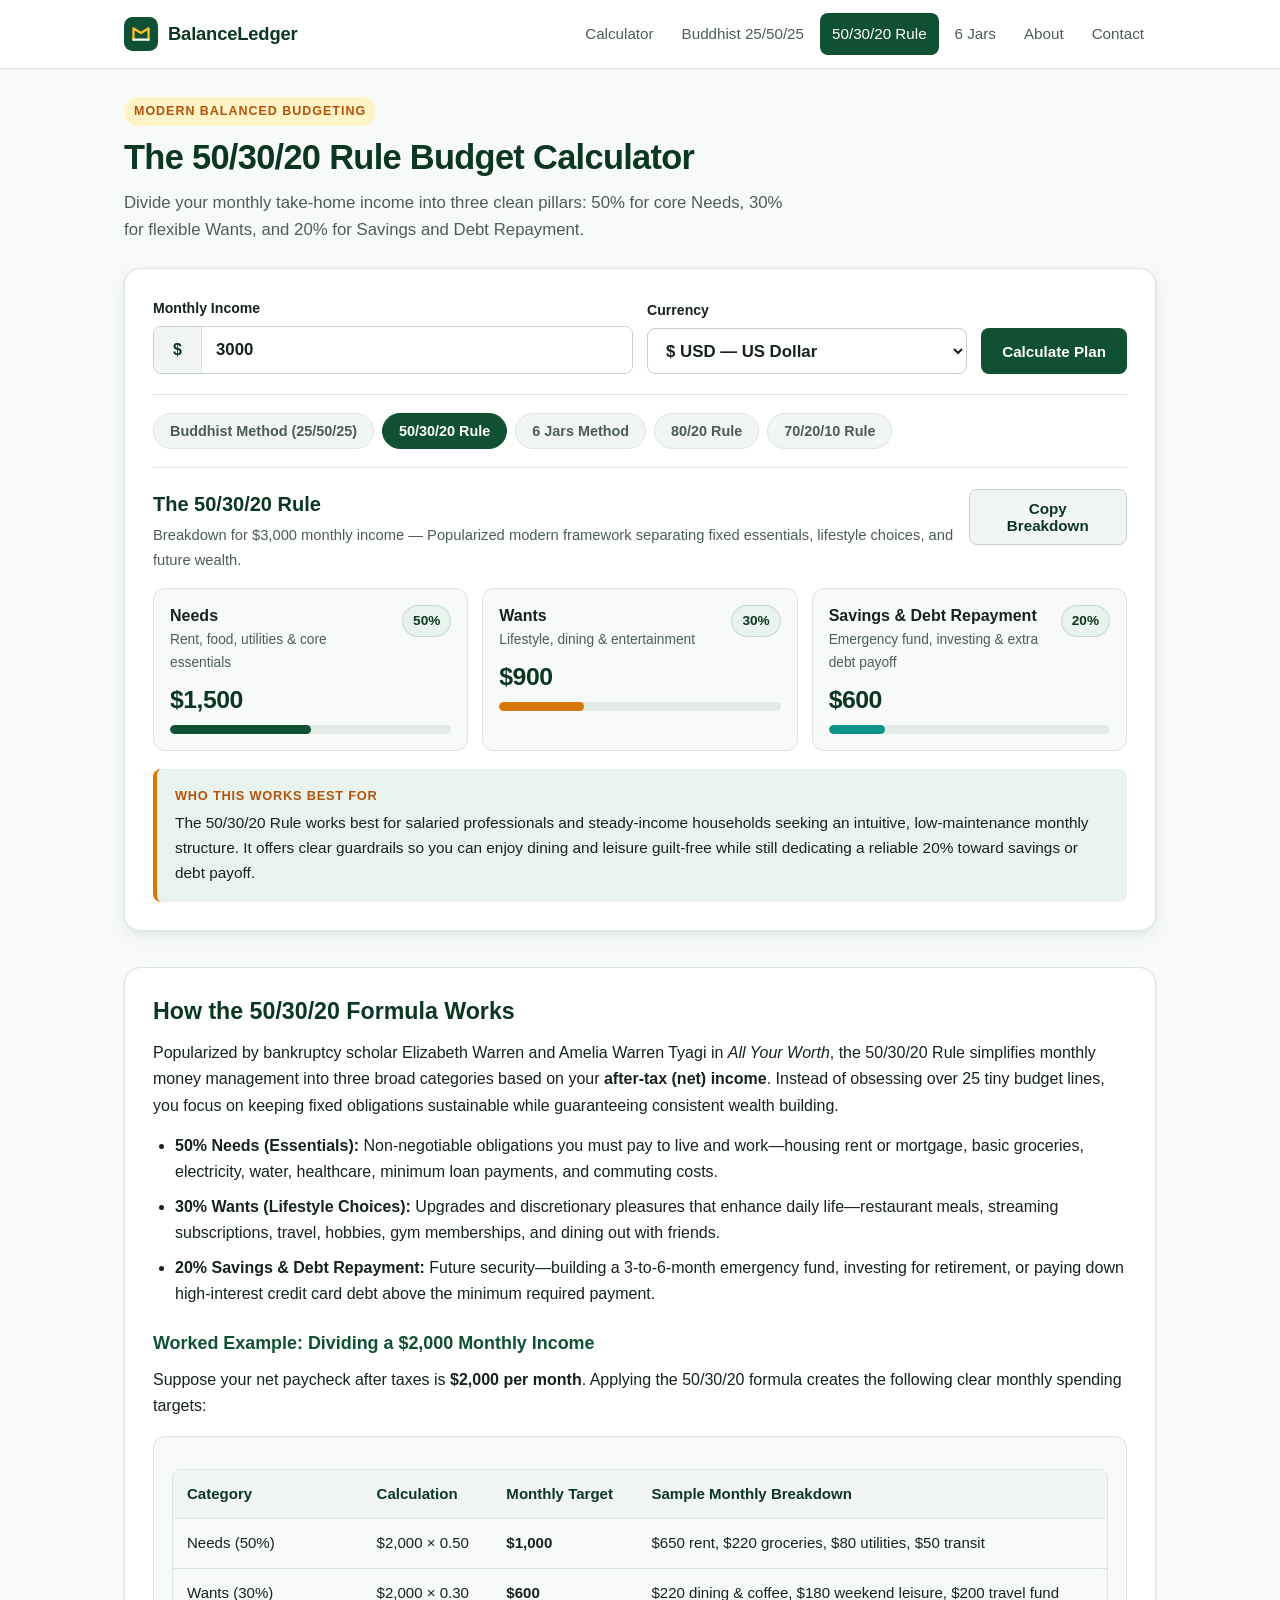
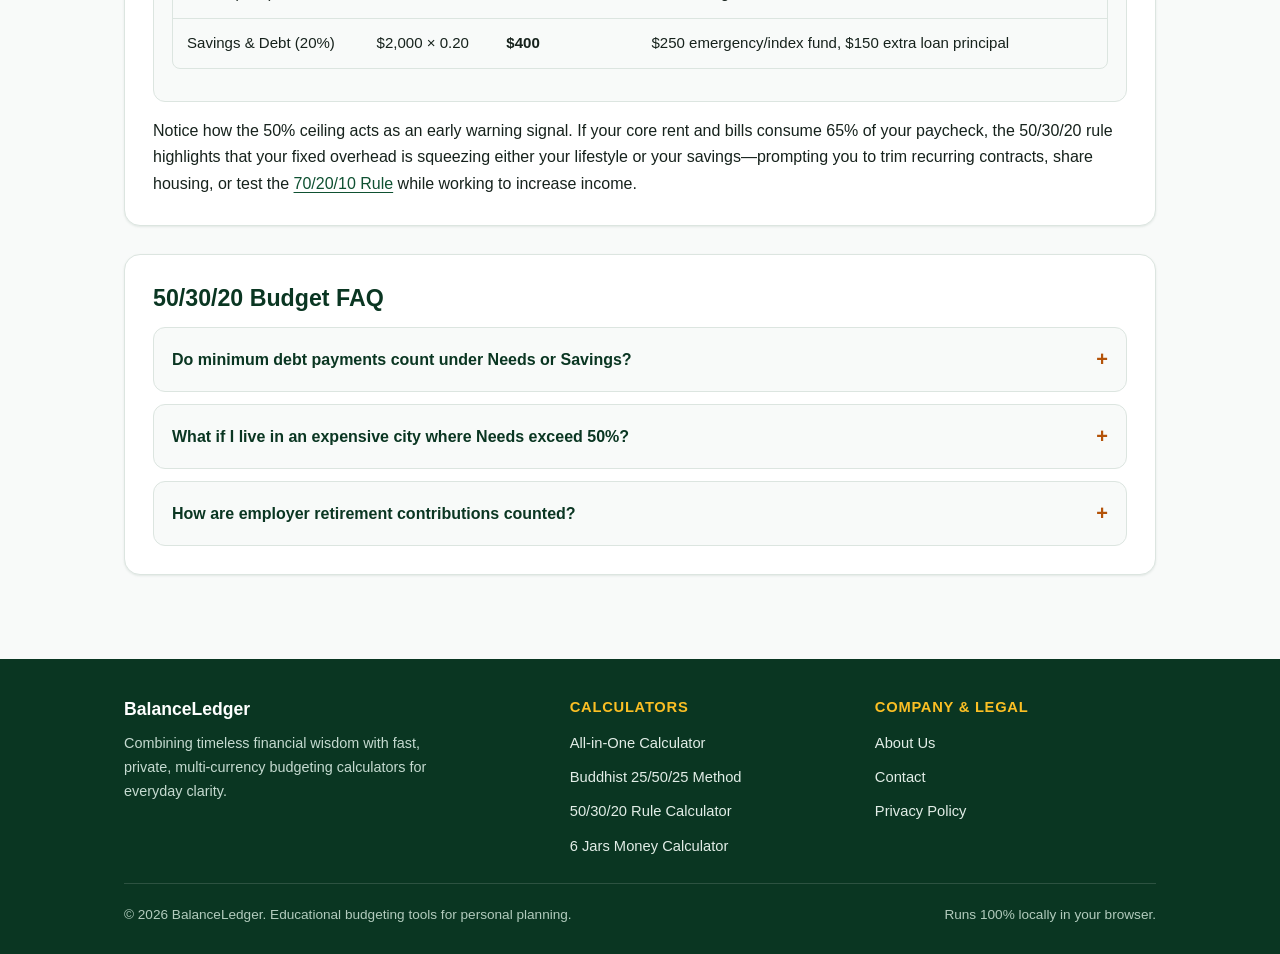
==== 50-30-20-calculator.html @ 6aadc7a4 "init" ====
<!DOCTYPE html>
<html lang="en">
<head>
  <meta charset="UTF-8">
  <meta name="viewport" content="width=device-width, initial-scale=1.0">
  <title>50/30/20 Rule Budget Calculator &amp; Guide | BalanceLedger</title>
  <meta name="description" content="Calculate your 50/30/20 budget instantly in USD, MMK, THB, SGD, INR, EUR, GBP, or JPY. Includes a complete guide to Needs, Wants, and Savings with worked examples.">
  <meta property="og:title" content="50/30/20 Rule Budget Calculator &amp; Guide | BalanceLedger">
  <meta property="og:description" content="Split your after-tax paycheck into 50% Needs, 30% Wants, and 20% Savings &amp; Debt Repayment in seconds.">
  <meta property="og:type" content="article">
  <link rel="stylesheet" href="/css/style.css">
  <script async src="https://pagead2.googlesyndication.com/pagead/js/adsbygoogle.js?client=ca-pub-1101656093353916"
     crossorigin="anonymous"></script>
</head>
<body>
  <a class="skip-link" href="#main-content">Skip to main content</a>

  <header class="site-header">
    <div class="container header-inner">
      <a class="brand-link" href="/">
        <svg class="brand-icon" viewBox="0 0 36 36" fill="none" aria-hidden="true">
          <rect width="36" height="36" rx="9" fill="#0f5132"/>
          <path d="M10 24V12l8 5 8-5v12" stroke="#fbbf24" stroke-width="2.4" stroke-linecap="round" stroke-linejoin="round"/>
          <path d="M10 24h16" stroke="#ffffff" stroke-width="2.4" stroke-linecap="round"/>
        </svg>
        <span>BalanceLedger</span>
      </a>

      <button id="nav-toggle" class="nav-toggle" type="button" aria-expanded="false" aria-controls="site-nav">
        <span>Menu</span>
      </button>

      <nav id="site-nav" class="site-nav" aria-label="Primary Navigation">
        <ul class="nav-list">
          <li><a class="nav-link" href="/">Calculator</a></li>
          <li><a class="nav-link" href="/buddhist-method">Buddhist 25/50/25</a></li>
          <li><a class="nav-link is-active" href="/50-30-20-calculator" aria-current="page">50/30/20 Rule</a></li>
          <li><a class="nav-link" href="/6-jars-calculator">6 Jars</a></li>
          <li><a class="nav-link" href="/about">About</a></li>
          <li><a class="nav-link" href="/contact">Contact</a></li>
        </ul>
      </nav>
    </div>
  </header>

  <main id="main-content">
    <div class="container">
      <section class="page-hero">
        <span class="eyebrow">Modern Balanced Budgeting</span>
        <h1>The 50/30/20 Rule Budget Calculator</h1>
        <p class="lead">
          Divide your monthly take-home income into three clean pillars: 50% for core Needs, 30% for flexible Wants, and 20% for Savings and Debt Repayment.
        </p>
      </section>

      <section id="budget-calculator" class="calculator-card" data-default-method="50-30-20" aria-label="50/30/20 Rule Budgeting Calculator">
        <form id="calculator-form" class="calc-controls" novalidate>
          <div class="field-group">
            <label class="field-label" for="monthly-income">Monthly Income</label>
            <div class="input-wrapper">
              <span id="currency-prefix" class="currency-prefix" aria-hidden="true">$</span>
              <input
                id="monthly-income"
                class="calc-input"
                type="number"
                inputmode="decimal"
                min="0"
                step="any"
                value="3000"
                placeholder="3000"
              >
            </div>
          </div>

          <div class="field-group">
            <label class="field-label" for="currency-select">Currency</label>
            <select id="currency-select" class="calc-select">
              <option value="USD" selected>$ USD — US Dollar</option>
              <option value="MMK">K MMK — Myanmar Kyat</option>
              <option value="THB">฿ THB — Thai Baht</option>
              <option value="SGD">S$ SGD — Singapore Dollar</option>
              <option value="INR">₹ INR — Indian Rupee</option>
              <option value="EUR">€ EUR — Euro</option>
              <option value="GBP">£ GBP — British Pound</option>
              <option value="JPY">¥ JPY — Japanese Yen</option>
            </select>
          </div>

          <div class="calc-action-group">
            <button id="calculate-btn" class="btn btn-primary" type="submit">Calculate Plan</button>
          </div>
        </form>

        <div class="method-selector-wrap">
          <div class="method-mobile-wrap">
            <label class="field-label" for="method-select">Budgeting Method</label>
            <select id="method-select" class="calc-select">
              <option value="buddhist">Buddhist Method (25/50/25)</option>
              <option value="50-30-20" selected>The 50/30/20 Rule</option>
              <option value="6-jars">The 6 Jars Method</option>
              <option value="80-20">The 80/20 Rule (Pay Yourself First)</option>
              <option value="70-20-10">The 70/20/10 Rule</option>
            </select>
          </div>

          <div class="method-tabs" role="tablist" aria-label="Choose a budgeting method">
            <button class="method-tab" type="button" role="tab" aria-selected="false" data-method-tab="buddhist">
              Buddhist Method (25/50/25)
            </button>
            <button class="method-tab is-active" type="button" role="tab" aria-selected="true" data-method-tab="50-30-20">
              50/30/20 Rule
            </button>
            <button class="method-tab" type="button" role="tab" aria-selected="false" data-method-tab="6-jars">
              6 Jars Method
            </button>
            <button class="method-tab" type="button" role="tab" aria-selected="false" data-method-tab="80-20">
              80/20 Rule
            </button>
            <button class="method-tab" type="button" role="tab" aria-selected="false" data-method-tab="70-20-10">
              70/20/10 Rule
            </button>
          </div>
        </div>

        <div class="results-section" aria-live="polite">
          <div class="results-header">
            <div class="results-title-wrap">
              <h2 id="results-method-title">The 50/30/20 Rule</h2>
              <p id="results-method-subtitle" class="results-subtitle">
                Breakdown for $3,000 monthly income — Popularized modern framework separating fixed essentials, lifestyle choices, and future wealth.
              </p>
            </div>
            <div class="results-toolbar">
              <button id="copy-breakdown-btn" class="btn btn-secondary" type="button">Copy Breakdown</button>
              <span id="copy-feedback" class="copy-feedback" role="status" aria-live="polite"></span>
            </div>
          </div>

          <div id="results-grid" class="results-grid has-three">
            <article class="result-card" data-tone="emerald">
              <div class="result-card-top">
                <div>
                  <h3 class="result-card-title">Needs</h3>
                  <p class="result-card-detail">Rent, food, utilities &amp; core essentials</p>
                </div>
                <span class="percent-badge">50%</span>
              </div>
              <div class="result-amount">$1,500</div>
              <div class="progress-track" role="progressbar" aria-valuenow="50" aria-valuemin="0" aria-valuemax="100" aria-label="Needs allocation 50%">
                <div class="progress-fill" style="width: 50%"></div>
              </div>
            </article>

            <article class="result-card" data-tone="gold">
              <div class="result-card-top">
                <div>
                  <h3 class="result-card-title">Wants</h3>
                  <p class="result-card-detail">Lifestyle, dining &amp; entertainment</p>
                </div>
                <span class="percent-badge">30%</span>
              </div>
              <div class="result-amount">$900</div>
              <div class="progress-track" role="progressbar" aria-valuenow="30" aria-valuemin="0" aria-valuemax="100" aria-label="Wants allocation 30%">
                <div class="progress-fill" style="width: 30%"></div>
              </div>
            </article>

            <article class="result-card" data-tone="teal">
              <div class="result-card-top">
                <div>
                  <h3 class="result-card-title">Savings &amp; Debt Repayment</h3>
                  <p class="result-card-detail">Emergency fund, investing &amp; extra debt payoff</p>
                </div>
                <span class="percent-badge">20%</span>
              </div>
              <div class="result-amount">$600</div>
              <div class="progress-track" role="progressbar" aria-valuenow="20" aria-valuemin="0" aria-valuemax="100" aria-label="Savings and Debt Repayment allocation 20%">
                <div class="progress-fill" style="width: 20%"></div>
              </div>
            </article>
          </div>

          <div class="method-insight">
            <span class="method-insight-label">Who This Works Best For</span>
            <p id="method-best-for">
              The 50/30/20 Rule works best for salaried professionals and steady-income households seeking an intuitive, low-maintenance monthly structure. It offers clear guardrails so you can enjoy dining and leisure guilt-free while still dedicating a reliable 20% toward savings or debt payoff.
            </p>
          </div>
        </div>
      </section>

      <section class="content-section">
        <h2>How the 50/30/20 Formula Works</h2>
        <p>
          Popularized by bankruptcy scholar Elizabeth Warren and Amelia Warren Tyagi in <em>All Your Worth</em>, the 50/30/20 Rule simplifies monthly money management into three broad categories based on your <strong>after-tax (net) income</strong>. Instead of obsessing over 25 tiny budget lines, you focus on keeping fixed obligations sustainable while guaranteeing consistent wealth building.
        </p>

        <ul>
          <li><strong>50% Needs (Essentials):</strong> Non-negotiable obligations you must pay to live and work—housing rent or mortgage, basic groceries, electricity, water, healthcare, minimum loan payments, and commuting costs.</li>
          <li><strong>30% Wants (Lifestyle Choices):</strong> Upgrades and discretionary pleasures that enhance daily life—restaurant meals, streaming subscriptions, travel, hobbies, gym memberships, and dining out with friends.</li>
          <li><strong>20% Savings &amp; Debt Repayment:</strong> Future security—building a 3-to-6-month emergency fund, investing for retirement, or paying down high-interest credit card debt above the minimum required payment.</li>
        </ul>

        <h3>Worked Example: Dividing a $2,000 Monthly Income</h3>
        <p>
          Suppose your net paycheck after taxes is <strong>$2,000 per month</strong>. Applying the 50/30/20 formula creates the following clear monthly spending targets:
        </p>

        <div class="worked-callout">
          <div class="table-wrap">
            <table>
              <thead>
                <tr>
                  <th>Category</th>
                  <th>Calculation</th>
                  <th>Monthly Target</th>
                  <th>Sample Monthly Breakdown</th>
                </tr>
              </thead>
              <tbody>
                <tr>
                  <td>Needs (50%)</td>
                  <td>$2,000 &times; 0.50</td>
                  <td><strong>$1,000</strong></td>
                  <td>$650 rent, $220 groceries, $80 utilities, $50 transit</td>
                </tr>
                <tr>
                  <td>Wants (30%)</td>
                  <td>$2,000 &times; 0.30</td>
                  <td><strong>$600</strong></td>
                  <td>$220 dining &amp; coffee, $180 weekend leisure, $200 travel fund</td>
                </tr>
                <tr>
                  <td>Savings &amp; Debt (20%)</td>
                  <td>$2,000 &times; 0.20</td>
                  <td><strong>$400</strong></td>
                  <td>$250 emergency/index fund, $150 extra loan principal</td>
                </tr>
              </tbody>
            </table>
          </div>
        </div>

        <p>
          Notice how the 50% ceiling acts as an early warning signal. If your core rent and bills consume 65% of your paycheck, the 50/30/20 rule highlights that your fixed overhead is squeezing either your lifestyle or your savings—prompting you to trim recurring contracts, share housing, or test the <a href="/">70/20/10 Rule</a> while working to increase income.
        </p>
      </section>

      <section class="content-section">
        <h2>50/30/20 Budget FAQ</h2>
        <div class="faq-list">
          <details class="faq-item">
            <summary>Do minimum debt payments count under Needs or Savings?</summary>
            <div class="faq-answer">
              <p>
                Minimum required debt payments (such as a car loan or student loan minimum) belong inside the <strong>50% Needs</strong> bucket because skipping them triggers penalties. Any <em>extra</em> payments made above the minimum to eliminate debt faster belong inside the <strong>20% Savings &amp; Debt Repayment</strong> bucket.
              </p>
            </div>
          </details>

          <details class="faq-item">
            <summary>What if I live in an expensive city where Needs exceed 50%?</summary>
            <div class="faq-answer">
              <p>
                In high-cost metropolitan areas, housing alone can push Needs to 60% or 65%. When that happens, trim the Wants category down to 15%–20% so you protect your 20% Savings rate—or compare the <a href="/6-jars-calculator">6 Jars Method</a> (55% necessities) and the 70/20/10 Rule.
              </p>
            </div>
          </details>

          <details class="faq-item">
            <summary>How are employer retirement contributions counted?</summary>
            <div class="faq-answer">
              <p>
                If you contribute pre-tax dollars straight from your paycheck into a retirement plan, add those contributions back to your net take-home pay to determine your true total income, then count that contribution toward your 20% Savings target.
              </p>
            </div>
          </details>
        </div>
      </section>
    </div>
  </main>

  <footer class="site-footer">
    <div class="container">
      <div class="footer-grid">
        <div>
          <p class="footer-brand">BalanceLedger</p>
          <p class="footer-desc">
            Combining timeless financial wisdom with fast, private, multi-currency budgeting calculators for everyday clarity.
          </p>
        </div>

        <div>
          <h2 class="footer-heading">Calculators</h2>
          <ul class="footer-links">
            <li><a href="/">All-in-One Calculator</a></li>
            <li><a href="/buddhist-method">Buddhist 25/50/25 Method</a></li>
            <li><a href="/50-30-20-calculator">50/30/20 Rule Calculator</a></li>
            <li><a href="/6-jars-calculator">6 Jars Money Calculator</a></li>
          </ul>
        </div>

        <div>
          <h2 class="footer-heading">Company &amp; Legal</h2>
          <ul class="footer-links">
            <li><a href="/about">About Us</a></li>
            <li><a href="/contact">Contact</a></li>
            <li><a href="/privacy-policy">Privacy Policy</a></li>
          </ul>
        </div>
      </div>

      <div class="footer-bottom">
        <span>&copy; 2026 BalanceLedger. Educational budgeting tools for personal planning.</span>
        <span>Runs 100% locally in your browser.</span>
      </div>
    </div>
  </footer>

  <script src="/js/calculator.js"></script>
  <script src="/js/router.js"></script>
</body>
</html>
---- css/style.css ----
/* ==========================================================================
   BalanceLedger — Global Income Management & Budgeting Calculator
   Pure CSS3 | Mobile-First | Zero Dependencies | CLS-Safe Layout
   ========================================================================== */

:root {
  --color-primary: #0f5132;
  --color-primary-dark: #0a3622;
  --color-primary-light: #198754;
  --color-primary-tint: #e8f3ee;
  --color-accent: #d97706;
  --color-accent-dark: #b45309;
  --color-accent-tint: #fef3c7;
  --color-bg: #f8faf9;
  --color-surface: #ffffff;
  --color-surface-alt: #f1f5f3;
  --color-border: #dce5e0;
  --color-border-strong: #c2d1c9;
  --color-text: #16221c;
  --color-text-muted: #4b5d54;
  --color-text-light: #64756c;
  --shadow-sm: 0 1px 3px rgba(15, 81, 50, 0.06), 0 1px 2px rgba(0, 0, 0, 0.04);
  --shadow-md: 0 6px 20px rgba(15, 81, 50, 0.08), 0 2px 6px rgba(0, 0, 0, 0.04);
  --radius-sm: 8px;
  --radius-md: 12px;
  --radius-lg: 16px;
  --radius-pill: 9999px;
  --font-sans: -apple-system, BlinkMacSystemFont, "Segoe UI", Roboto, "Helvetica Neue", Arial, sans-serif;
  --font-serif: Georgia, "Times New Roman", serif;
  --container-max: 1080px;
  --transition: 0.2s ease;
}

/* Reset & Base */
*,
*::before,
*::after {
  box-sizing: border-box;
}

html {
  font-size: 16px;
  scroll-behavior: smooth;
  -webkit-text-size-adjust: 100%;
}

body {
  margin: 0;
  font-family: var(--font-sans);
  background-color: var(--color-bg);
  color: var(--color-text);
  line-height: 1.65;
  display: flex;
  flex-direction: column;
  min-height: 100vh;
}

img,
svg {
  display: block;
  max-width: 100%;
}

a {
  color: var(--color-primary);
  text-decoration: underline;
  text-underline-offset: 3px;
  transition: color var(--transition);
}

a:hover {
  color: var(--color-primary-dark);
}

a:focus-visible,
button:focus-visible,
input:focus-visible,
select:focus-visible,
textarea:focus-visible,
summary:focus-visible {
  outline: 3px solid var(--color-accent);
  outline-offset: 2px;
}

.sr-only {
  position: absolute;
  width: 1px;
  height: 1px;
  padding: 0;
  margin: -1px;
  overflow: hidden;
  clip: rect(0, 0, 0, 0);
  white-space: nowrap;
  border: 0;
}

.skip-link {
  position: absolute;
  top: -48px;
  left: 16px;
  background: var(--color-primary);
  color: #ffffff;
  padding: 8px 14px;
  border-radius: var(--radius-sm);
  z-index: 1000;
  text-decoration: none;
  font-weight: 600;
}

.skip-link:focus {
  top: 12px;
}

/* Container */
.container {
  width: 100%;
  max-width: var(--container-max);
  margin: 0 auto;
  padding: 0 16px;
}

/* Header & Navigation */
.site-header {
  background-color: var(--color-surface);
  border-bottom: 1px solid var(--color-border);
  position: sticky;
  top: 0;
  z-index: 100;
}

.header-inner {
  display: flex;
  align-items: center;
  justify-content: space-between;
  min-height: 68px;
  gap: 16px;
  flex-wrap: wrap;
}

.brand-link {
  display: inline-flex;
  align-items: center;
  gap: 10px;
  text-decoration: none;
  color: var(--color-primary-dark);
  font-weight: 700;
  font-size: 1.15rem;
  letter-spacing: -0.01em;
}

.brand-link:hover {
  color: var(--color-primary);
}

.brand-icon {
  width: 34px;
  height: 34px;
  flex-shrink: 0;
}

.nav-toggle {
  display: inline-flex;
  align-items: center;
  justify-content: center;
  background: var(--color-surface-alt);
  border: 1px solid var(--color-border);
  border-radius: var(--radius-sm);
  padding: 8px 12px;
  color: var(--color-text);
  font-size: 0.9rem;
  font-weight: 600;
  cursor: pointer;
  gap: 6px;
}

.site-nav {
  display: none;
  width: 100%;
  padding: 8px 0 16px;
  border-top: 1px solid var(--color-border);
}

.site-nav.is-open {
  display: block;
}

.nav-list {
  list-style: none;
  margin: 0;
  padding: 0;
  display: flex;
  flex-direction: column;
  gap: 4px;
}

.nav-link {
  display: block;
  padding: 8px 12px;
  border-radius: var(--radius-sm);
  text-decoration: none;
  color: var(--color-text-muted);
  font-weight: 500;
  font-size: 0.95rem;
}

.nav-link:hover {
  background-color: var(--color-primary-tint);
  color: var(--color-primary-dark);
}

.nav-link.is-active {
  background-color: var(--color-primary);
  color: #ffffff;
}

/* Main Content */
main {
  flex: 1;
  padding: 28px 0 56px;
}

/* Hero Intro */
.page-hero {
  margin-bottom: 24px;
}

.eyebrow {
  display: inline-block;
  font-size: 0.78rem;
  font-weight: 700;
  text-transform: uppercase;
  letter-spacing: 0.08em;
  color: var(--color-accent-dark);
  background-color: var(--color-accent-tint);
  padding: 4px 10px;
  border-radius: var(--radius-pill);
  margin-bottom: 10px;
}

.page-hero h1 {
  margin: 0 0 10px;
  font-size: 1.75rem;
  line-height: 1.25;
  color: var(--color-primary-dark);
  letter-spacing: -0.02em;
}

.page-hero .lead {
  margin: 0;
  color: var(--color-text-muted);
  font-size: 1.05rem;
  max-width: 72ch;
}

/* Calculator Card */
.calculator-card {
  background-color: var(--color-surface);
  border: 1px solid var(--color-border);
  border-radius: var(--radius-lg);
  box-shadow: var(--shadow-md);
  padding: 20px;
  margin-bottom: 36px;
}

.calc-controls {
  display: grid;
  grid-template-columns: 1fr;
  gap: 14px;
  padding-bottom: 20px;
  border-bottom: 1px solid var(--color-border);
}

.field-group {
  display: flex;
  flex-direction: column;
  gap: 6px;
}

.field-label {
  font-size: 0.88rem;
  font-weight: 600;
  color: var(--color-text);
}

.input-wrapper {
  display: flex;
  align-items: stretch;
  border: 1px solid var(--color-border-strong);
  border-radius: var(--radius-sm);
  background-color: var(--color-surface);
  overflow: hidden;
  transition: border-color var(--transition), box-shadow var(--transition);
}

.input-wrapper:focus-within {
  border-color: var(--color-primary);
  box-shadow: 0 0 0 3px rgba(15, 81, 50, 0.12);
}

.currency-prefix {
  display: inline-flex;
  align-items: center;
  justify-content: center;
  padding: 0 14px;
  background-color: var(--color-surface-alt);
  border-right: 1px solid var(--color-border);
  color: var(--color-primary-dark);
  font-weight: 700;
  font-size: 1rem;
  min-width: 48px;
}

.calc-input,
.calc-select {
  width: 100%;
  min-height: 46px;
  padding: 10px 14px;
  font-family: inherit;
  font-size: 1.05rem;
  font-weight: 600;
  color: var(--color-text);
  background-color: var(--color-surface);
  border: 1px solid var(--color-border-strong);
  border-radius: var(--radius-sm);
}

.input-wrapper .calc-input {
  border: 0;
  border-radius: 0;
}

.input-wrapper .calc-input:focus {
  outline: none;
}

.btn {
  display: inline-flex;
  align-items: center;
  justify-content: center;
  gap: 8px;
  min-height: 46px;
  padding: 10px 20px;
  font-family: inherit;
  font-size: 0.95rem;
  font-weight: 600;
  border-radius: var(--radius-sm);
  border: 1px solid transparent;
  cursor: pointer;
  text-decoration: none;
  transition: background-color var(--transition), border-color var(--transition), transform 0.1s ease;
}

.btn:active {
  transform: translateY(1px);
}

.btn-primary {
  background-color: var(--color-primary);
  color: #ffffff;
}

.btn-primary:hover {
  background-color: var(--color-primary-dark);
  color: #ffffff;
}

.btn-secondary {
  background-color: var(--color-surface-alt);
  color: var(--color-primary-dark);
  border-color: var(--color-border-strong);
}

.btn-secondary:hover {
  background-color: var(--color-primary-tint);
  border-color: var(--color-primary);
}

.calc-action-group {
  display: flex;
  align-items: flex-end;
}

.calc-action-group .btn {
  width: 100%;
}

/* Method Selector: Mobile Dropdown + Desktop Tabs */
.method-selector-wrap {
  padding: 18px 0;
  border-bottom: 1px solid var(--color-border);
}

.method-mobile-wrap {
  display: block;
}

.method-tabs {
  display: none;
  flex-wrap: wrap;
  gap: 8px;
}

.method-tab {
  background-color: var(--color-surface-alt);
  color: var(--color-text-muted);
  border: 1px solid var(--color-border);
  border-radius: var(--radius-pill);
  padding: 9px 16px;
  font-family: inherit;
  font-size: 0.9rem;
  font-weight: 600;
  cursor: pointer;
  transition: all var(--transition);
}

.method-tab:hover {
  background-color: var(--color-primary-tint);
  color: var(--color-primary-dark);
  border-color: var(--color-primary-light);
}

.method-tab.is-active,
.method-tab[aria-selected="true"] {
  background-color: var(--color-primary);
  color: #ffffff;
  border-color: var(--color-primary);
}

/* Results Header & Grid */
.results-section {
  padding-top: 20px;
}

.results-header {
  display: flex;
  flex-direction: column;
  gap: 12px;
  margin-bottom: 16px;
}

.results-title-wrap h2 {
  margin: 0 0 2px;
  font-size: 1.25rem;
  color: var(--color-primary-dark);
}

.results-subtitle {
  margin: 0;
  font-size: 0.92rem;
  color: var(--color-text-muted);
}

.results-toolbar {
  display: flex;
  align-items: center;
  gap: 10px;
  flex-wrap: wrap;
}

.copy-feedback {
  font-size: 0.86rem;
  font-weight: 600;
  color: var(--color-primary);
  min-height: 1.2em;
}

.results-grid {
  display: grid;
  grid-template-columns: 1fr;
  gap: 14px;
  min-height: 140px;
}

.result-card {
  background-color: var(--color-bg);
  border: 1px solid var(--color-border);
  border-radius: var(--radius-md);
  padding: 16px;
  display: flex;
  flex-direction: column;
  gap: 10px;
}

.result-card-top {
  display: flex;
  align-items: flex-start;
  justify-content: space-between;
  gap: 12px;
}

.result-card-title {
  margin: 0;
  font-size: 1rem;
  font-weight: 700;
  color: var(--color-text);
  line-height: 1.35;
}

.result-card-detail {
  margin: 3px 0 0;
  font-size: 0.86rem;
  color: var(--color-text-muted);
}

.percent-badge {
  flex-shrink: 0;
  background-color: var(--color-primary-tint);
  color: var(--color-primary-dark);
  border: 1px solid rgba(15, 81, 50, 0.16);
  font-size: 0.85rem;
  font-weight: 700;
  padding: 4px 10px;
  border-radius: var(--radius-pill);
}

.result-amount {
  font-size: 1.55rem;
  font-weight: 800;
  color: var(--color-primary-dark);
  letter-spacing: -0.02em;
  line-height: 1.2;
}

.progress-track {
  width: 100%;
  height: 9px;
  background-color: #e3ebe6;
  border-radius: var(--radius-pill);
  overflow: hidden;
}

.progress-fill {
  height: 100%;
  border-radius: var(--radius-pill);
  background-color: var(--color-primary);
  transition: width 0.25s ease;
}

.result-card[data-tone="gold"] .progress-fill {
  background-color: var(--color-accent);
}

.result-card[data-tone="teal"] .progress-fill {
  background-color: #0d9488;
}

.result-card[data-tone="sage"] .progress-fill {
  background-color: #2f855a;
}

.result-card[data-tone="slate"] .progress-fill {
  background-color: #3b6e5c;
}

/* Dynamic Explanation Box */
.method-insight {
  margin-top: 18px;
  padding: 16px 18px;
  background-color: var(--color-primary-tint);
  border-left: 4px solid var(--color-accent);
  border-radius: var(--radius-sm);
}

.method-insight-label {
  display: block;
  font-size: 0.8rem;
  font-weight: 700;
  text-transform: uppercase;
  letter-spacing: 0.06em;
  color: var(--color-accent-dark);
  margin-bottom: 4px;
}

.method-insight p {
  margin: 0;
  font-size: 0.96rem;
  color: var(--color-text);
}

/* Editorial Content Sections (SEO & Educational) */
.content-section {
  background-color: var(--color-surface);
  border: 1px solid var(--color-border);
  border-radius: var(--radius-lg);
  box-shadow: var(--shadow-sm);
  padding: 24px 20px;
  margin-bottom: 28px;
}

.content-section h2 {
  margin: 0 0 14px;
  font-size: 1.45rem;
  color: var(--color-primary-dark);
  line-height: 1.3;
}

.content-section h3 {
  margin: 22px 0 8px;
  font-size: 1.12rem;
  color: var(--color-primary);
}

.content-section p {
  margin: 0 0 14px;
  color: var(--color-text);
}

.content-section p:last-child {
  margin-bottom: 0;
}

.content-section ul,
.content-section ol {
  margin: 0 0 16px;
  padding-left: 22px;
}

.content-section li {
  margin-bottom: 8px;
}

/* Worked Example Table / Cards */
.table-wrap {
  width: 100%;
  overflow-x: auto;
  margin: 16px 0;
  border: 1px solid var(--color-border);
  border-radius: var(--radius-sm);
}

table {
  width: 100%;
  border-collapse: collapse;
  font-size: 0.94rem;
  text-align: left;
}

th,
td {
  padding: 12px 14px;
  border-bottom: 1px solid var(--color-border);
}

th {
  background-color: var(--color-surface-alt);
  color: var(--color-primary-dark);
  font-weight: 700;
}

tr:last-child td {
  border-bottom: 0;
}

.worked-callout {
  background-color: var(--color-bg);
  border: 1px solid var(--color-border);
  border-radius: var(--radius-md);
  padding: 16px 18px;
  margin: 16px 0;
}

/* Method Directory Grid */
.method-cards-grid {
  display: grid;
  grid-template-columns: 1fr;
  gap: 16px;
  margin-top: 16px;
}

.info-card {
  background-color: var(--color-bg);
  border: 1px solid var(--color-border);
  border-radius: var(--radius-md);
  padding: 18px;
  display: flex;
  flex-direction: column;
  justify-content: space-between;
  gap: 12px;
}

.info-card h3 {
  margin: 0 0 6px;
  font-size: 1.1rem;
  color: var(--color-primary-dark);
}

.info-card p {
  margin: 0;
  font-size: 0.93rem;
  color: var(--color-text-muted);
}

.info-card-link {
  font-weight: 600;
  font-size: 0.92rem;
  text-decoration: none;
  display: inline-flex;
  align-items: center;
  gap: 4px;
}

.info-card-link:hover {
  text-decoration: underline;
}

/* FAQ Accordion (<details> / <summary>) */
.faq-list {
  display: flex;
  flex-direction: column;
  gap: 12px;
  margin-top: 14px;
}

.faq-item {
  border: 1px solid var(--color-border);
  border-radius: var(--radius-md);
  background-color: var(--color-bg);
  overflow: hidden;
}

.faq-item summary {
  padding: 15px 18px;
  font-weight: 600;
  color: var(--color-primary-dark);
  cursor: pointer;
  list-style: none;
  display: flex;
  align-items: center;
  justify-content: space-between;
  gap: 12px;
}

.faq-item summary::-webkit-details-marker {
  display: none;
}

.faq-item summary::after {
  content: "+";
  font-size: 1.25rem;
  font-weight: 700;
  color: var(--color-accent-dark);
  flex-shrink: 0;
}

.faq-item[open] summary {
  border-bottom: 1px solid var(--color-border);
  background-color: var(--color-primary-tint);
}

.faq-item[open] summary::after {
  content: "−";
}

.faq-answer {
  padding: 14px 18px;
  color: var(--color-text);
  font-size: 0.96rem;
}

.faq-answer p {
  margin: 0;
}

/* Contact Form & Utility Layouts */
.two-col-grid {
  display: grid;
  grid-template-columns: 1fr;
  gap: 24px;
}

.contact-form {
  display: flex;
  flex-direction: column;
  gap: 16px;
}

.form-input,
.form-textarea {
  width: 100%;
  padding: 11px 14px;
  font-family: inherit;
  font-size: 0.98rem;
  color: var(--color-text);
  background-color: var(--color-surface);
  border: 1px solid var(--color-border-strong);
  border-radius: var(--radius-sm);
}

.form-textarea {
  min-height: 130px;
  resize: vertical;
}

.form-status {
  padding: 12px 14px;
  border-radius: var(--radius-sm);
  background-color: var(--color-primary-tint);
  border: 1px solid var(--color-primary-light);
  color: var(--color-primary-dark);
  font-weight: 600;
  font-size: 0.94rem;
}

.form-status[hidden] {
  display: none;
}

.quote-block {
  font-family: var(--font-serif);
  font-style: italic;
  background-color: var(--color-accent-tint);
  border-left: 4px solid var(--color-accent);
  padding: 14px 18px;
  border-radius: var(--radius-sm);
  margin: 18px 0;
  color: var(--color-text);
}

/* Footer */
.site-footer {
  background-color: var(--color-primary-dark);
  color: #e2ede7;
  padding: 36px 0 28px;
  margin-top: auto;
}

.footer-grid {
  display: grid;
  grid-template-columns: 1fr;
  gap: 24px;
  padding-bottom: 24px;
  border-bottom: 1px solid rgba(255, 255, 255, 0.14);
}

.footer-brand {
  font-size: 1.1rem;
  font-weight: 700;
  color: #ffffff;
  margin: 0 0 8px;
}

.footer-desc {
  margin: 0;
  font-size: 0.9rem;
  color: #c5dad0;
  max-width: 38ch;
}

.footer-heading {
  margin: 0 0 10px;
  font-size: 0.92rem;
  font-weight: 700;
  text-transform: uppercase;
  letter-spacing: 0.05em;
  color: #fbbf24;
}

.footer-links {
  list-style: none;
  margin: 0;
  padding: 0;
  display: flex;
  flex-direction: column;
  gap: 8px;
}

.footer-links a {
  color: #e2ede7;
  text-decoration: none;
  font-size: 0.92rem;
}

.footer-links a:hover {
  color: #ffffff;
  text-decoration: underline;
}

.footer-bottom {
  padding-top: 20px;
  display: flex;
  flex-direction: column;
  gap: 8px;
  font-size: 0.85rem;
  color: #b2cbbd;
}

/* ==========================================================================
   Responsive Breakpoints (Mobile-First)
   ========================================================================== */

@media (min-width: 640px) {
  .container {
    padding: 0 24px;
  }

  .page-hero h1 {
    font-size: 2.15rem;
  }

  .calculator-card,
  .content-section {
    padding: 28px;
  }

  .calc-controls {
    grid-template-columns: 1.5fr 1fr auto;
    align-items: end;
  }

  .calc-action-group .btn {
    width: auto;
  }

  .results-header {
    flex-direction: row;
    align-items: center;
    justify-content: space-between;
  }

  .results-grid {
    grid-template-columns: repeat(2, 1fr);
  }

  .method-cards-grid {
    grid-template-columns: repeat(2, 1fr);
  }

  .footer-grid {
    grid-template-columns: 1.5fr 1fr 1fr;
  }

  .footer-bottom {
    flex-direction: row;
    justify-content: space-between;
    align-items: center;
  }
}

@media (min-width: 860px) {
  .nav-toggle {
    display: none;
  }

  .site-nav {
    display: block;
    width: auto;
    padding: 0;
    border-top: 0;
  }

  .nav-list {
    flex-direction: row;
    align-items: center;
    gap: 4px;
  }

  .method-mobile-wrap {
    display: none;
  }

  .method-tabs {
    display: flex;
  }

  .two-col-grid {
    grid-template-columns: 1.2fr 0.8fr;
    align-items: start;
  }

  .results-grid.has-three {
    grid-template-columns: repeat(3, 1fr);
  }

  .results-grid.has-six {
    grid-template-columns: repeat(3, 1fr);
  }
}

/* CLS-Safe Manual Ad Container */
.ad-slot {
  margin: 24px 0;
  min-height: 100px;
  display: flex;
  align-items: center;
  justify-content: center;
  overflow: hidden;
}
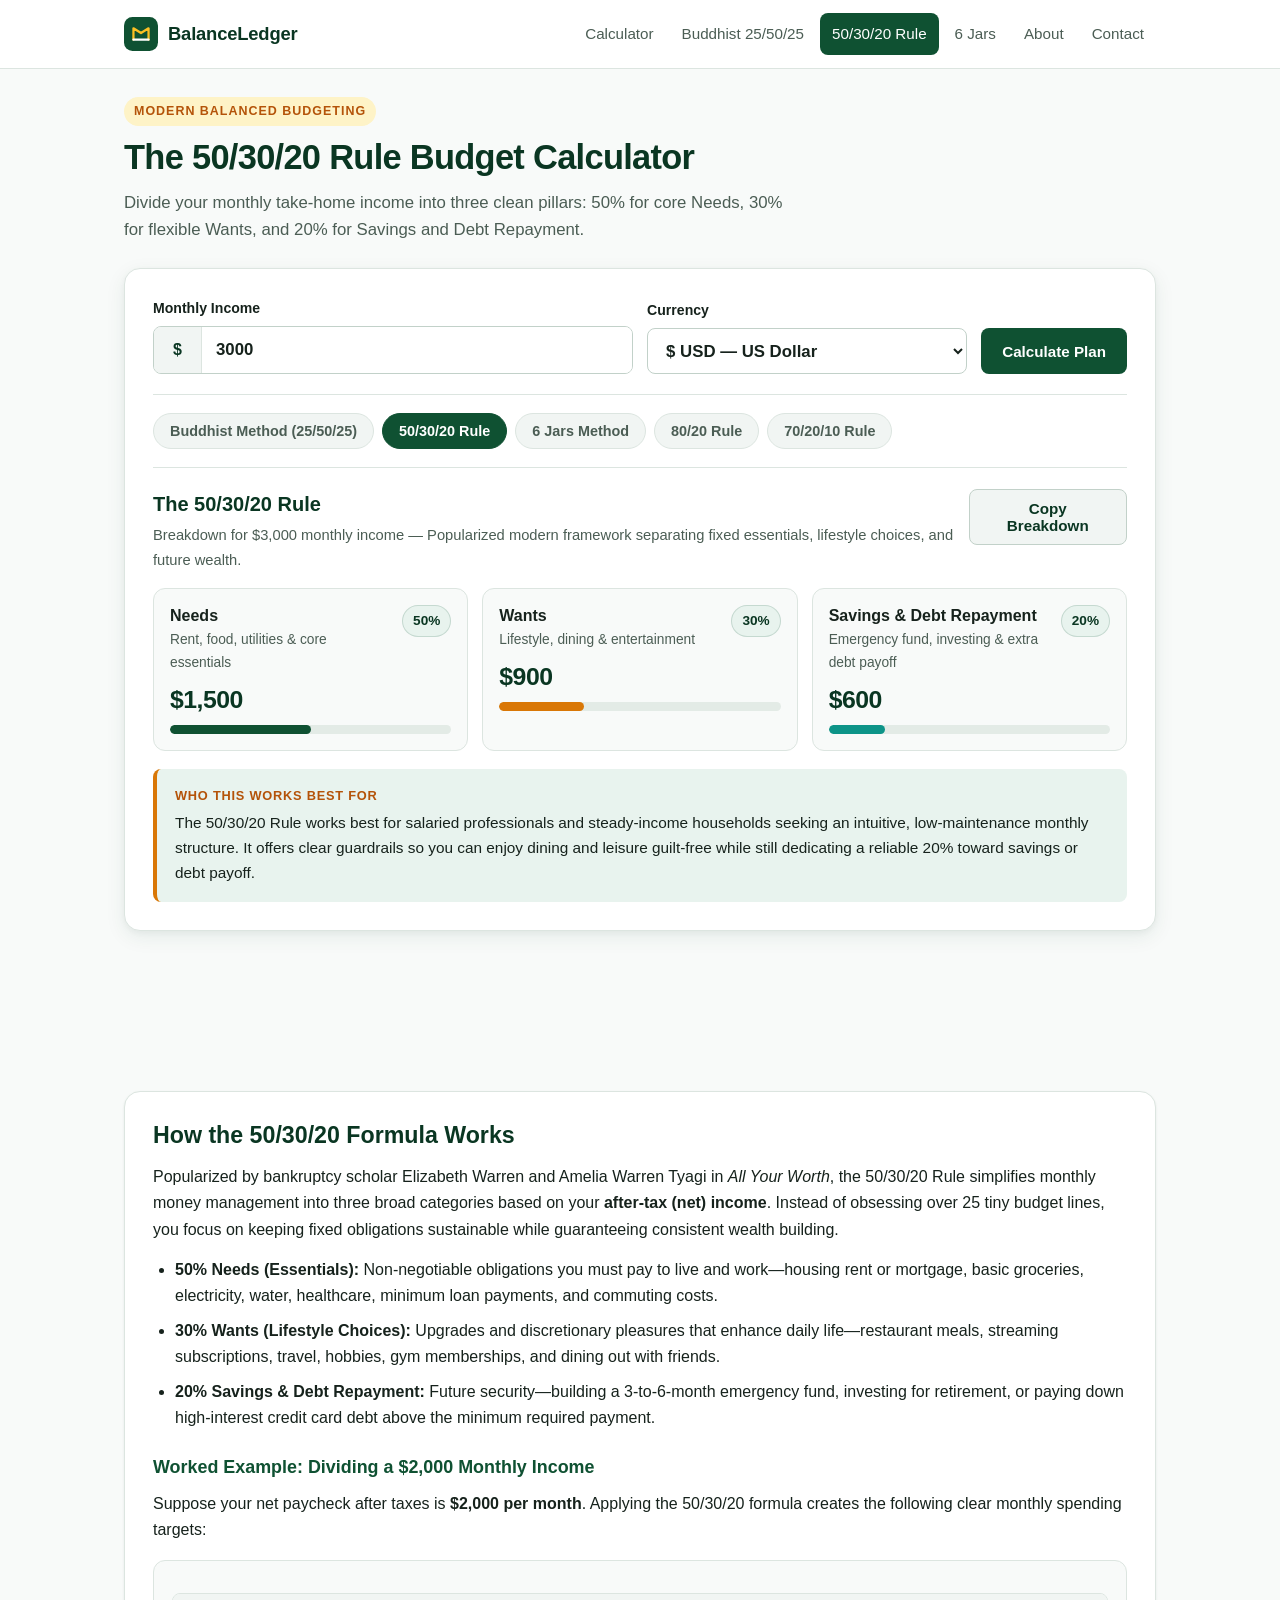
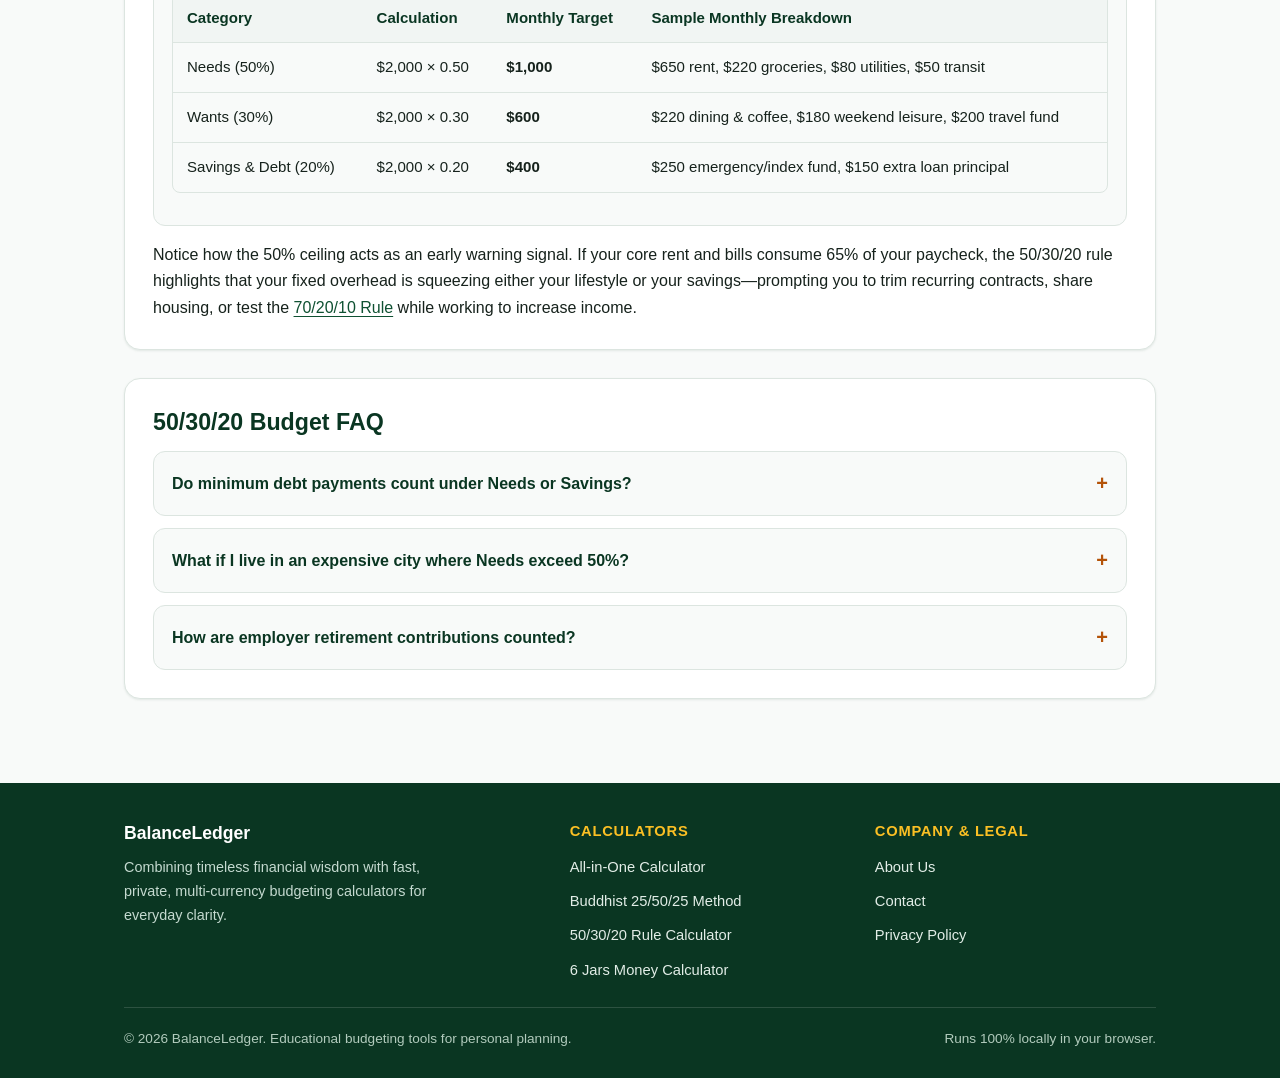
==== commit c43c3f7c: "Add AdSense placements to calculator pages Add responsive ad units to the homepage and three calcula" ====
--- a/50-30-20-calculator.html
+++ b/50-30-20-calculator.html
@@ -188,6 +188,19 @@
           </div>
         </div>
       </section>
+
+      <div class="ad-slot" aria-label="Advertisement">
+        <!-- Display Ads -->
+        <ins class="adsbygoogle"
+             style="display:block"
+             data-ad-client="ca-pub-1101656093353916"
+             data-ad-slot="3244813346"
+             data-ad-format="auto"
+             data-full-width-responsive="true"></ins>
+        <script>
+             (adsbygoogle = window.adsbygoogle || []).push({});
+        </script>
+      </div>
 
       <section class="content-section">
         <h2>How the 50/30/20 Formula Works</h2>
--- a/css/style.css
+++ b/css/style.css
@@ -978,10 +978,10 @@
 
 /* CLS-Safe Manual Ad Container */
 .ad-slot {
+  display: block;
+  width: 100%;
   margin: 24px 0;
   min-height: 100px;
-  display: flex;
-  align-items: center;
-  justify-content: center;
+  text-align: center;
   overflow: hidden;
 }
